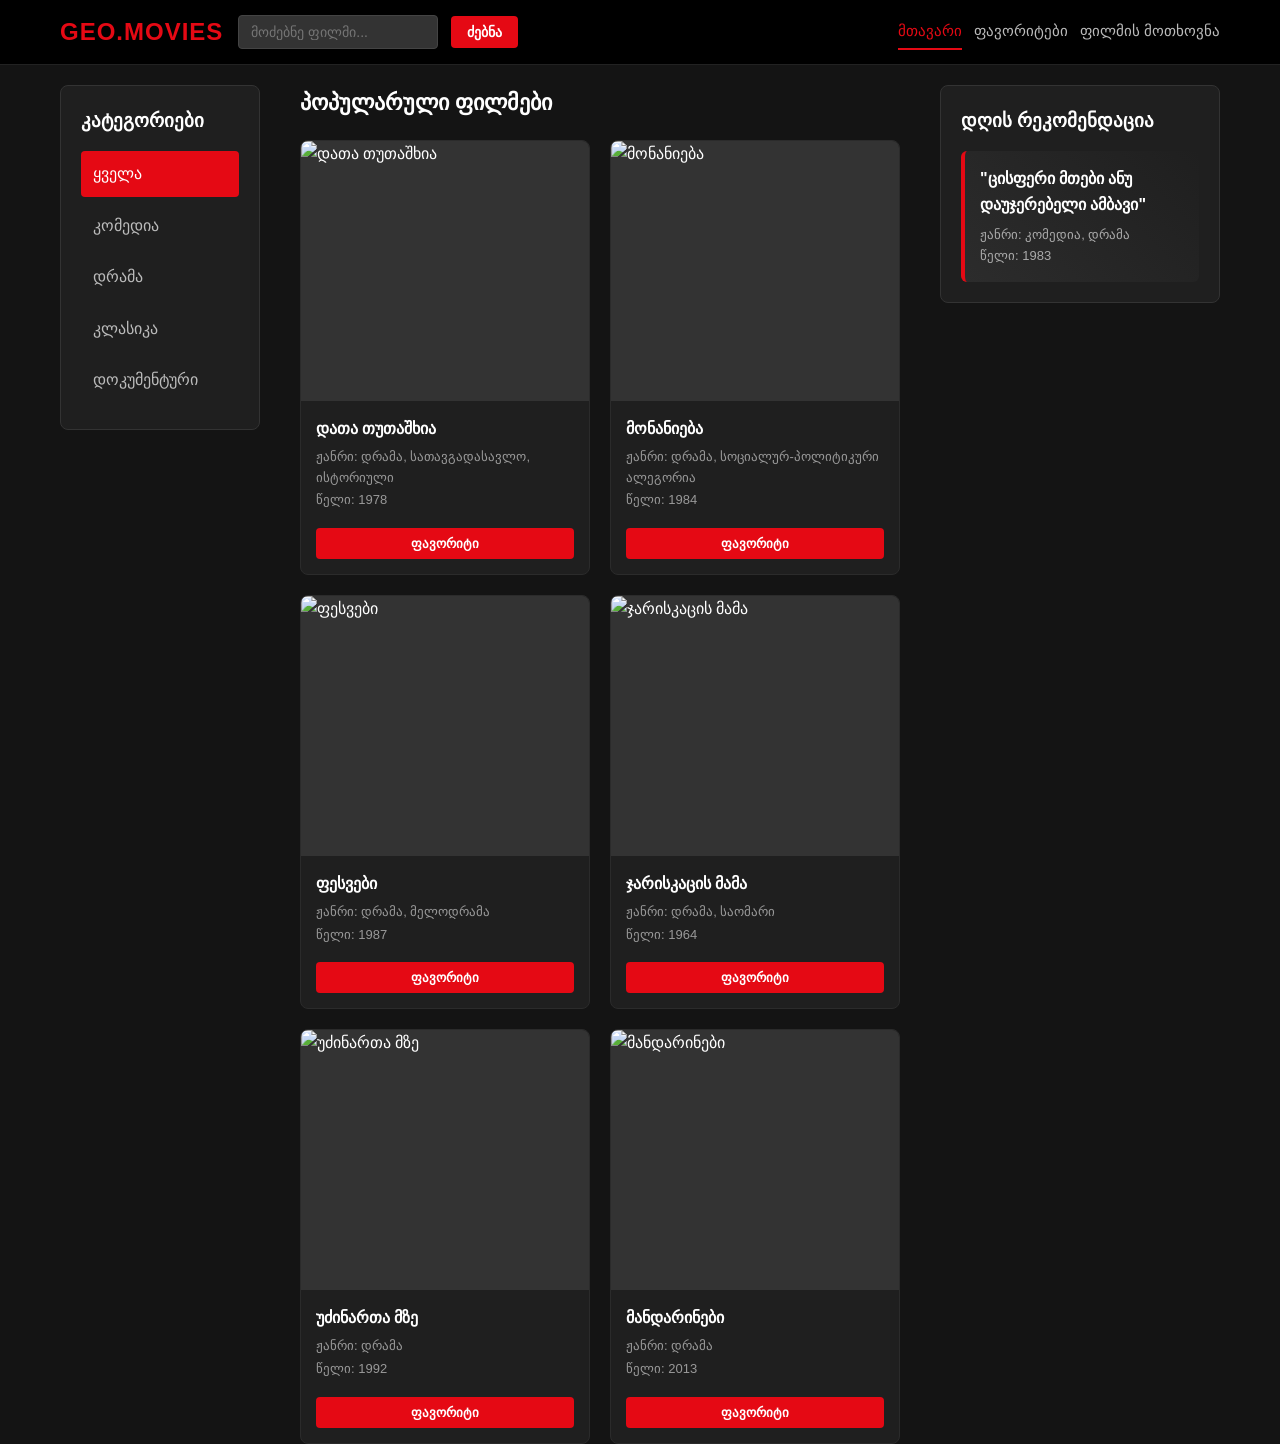
==== index.html @ 0454f54a "add flex" ====
<!DOCTYPE html>
<html lang="en">
<head>
    <meta charset="UTF-8">
    <meta name="viewport" content="width=device-width, initial-scale=1.0">
    <title>Geo.Movies ქართული ფილმები</title>
    <link rel="stylesheet" href="./style.css">
</head>
<body>

    <header class="navbar">
        <div class="nav-container">
            <div class="nav-left">
                <div class="logo">Geo.Movies</div>
                <form id="search_form">
                    <input type="text" name="search" class="search-bar" placeholder="მოძებნე ფილმი...">
                    <button type="submit">ძებნა</button>
                </form>
            </div>
            <nav class="nav-right">
                <a href="index.html" class="nav-link active">მთავარი</a>
                <a href="favorites.html" class="nav-link">ფავორიტები</a>
                <a href="request.html" class="nav-link">ფილმის მოთხოვნა</a>
            </nav>
        </div>
    </header>

    <main class="main-container">
        
        <aside class="left-sidebar">
            <div class="card filter-card">
                <h3>კატეგორიები</h3>
                <ul class="genres-list">
                    <li class="active">ყველა</li>
                    <li>კომედია</li>
                    <li>დრამა</li>
                    <li>კლასიკა</li>
                    <li>დოკუმენტური</li>
                </ul>
            </div>
        </aside>

        <section class="feed-section">
            <h2 class="section-title">პოპულარული ფილმები</h2>
            
            <div id="movies-grid" class="movies-grid">
                </div>
        </section>

        <aside class="right-sidebar">
            <div class="card news-card">
                <h3>დღის რეკომენდაცია</h3>
                <div class="featured-movie">
                    <h4>"ცისფერი მთები ანუ დაუჯერებელი ამბავი"</h4>
                    <p>ჟანრი: კომედია, დრამა</p>
                    <p>წელი: 1983</p>
                </div>
            </div>
        </aside>

    </main>

    <script src="script.js"></script>
</body>
</html>
---- style.css ----
* {
    margin: 0;
    padding: 0;
    box-sizing: border-box;
    font-family: 'Segoe UI', Tahoma, Geneva, Verdana, sans-serif;
}

body {
    background-color: #141414; 
    color: #ffffff;
    padding-top: 85px; 
    line-height: 1.6;
}

.card {
    background-color: #1f1f1f;
    border: 1px solid #333;
    border-radius: 8px;
    padding: 20px;
    margin-bottom: 15px;
}


.navbar {
    position: fixed;
    top: 0;
    left: 0;
    width: 100%;
    height: 65px;
    background-color: #000000;
    border-bottom: 1px solid #222;
    display: flex;
    justify-content: center;
    align-items: center;
    z-index: 1000;
}

.nav-container {
    width: 100%;
    max-width: 1200px;
    padding: 0 10px; 
    display: flex;
    justify-content: space-between;
    align-items: center;
}

.nav-left {
    display: flex;
    align-items: center;
    gap: 15px;
}

.logo {
    color: #e50914; 
    font-weight: bold;
    font-size: 20px; 
    letter-spacing: 1px;
    text-transform: uppercase;
}

.search-bar {
    background-color: #333;
    color: white;
    border: 1px solid #444;
    padding: 8px 12px;
    border-radius: 4px;
    outline: none;
    width: 140px; 
    font-size: 14px;
    transition: border-color 0.3s, width 0.3s;
}

.search-bar:focus {
    border-color: #e50914;
    width: 160px; 
}


#search_form button {
    background-color: #e50914; 
    color: white;             
    border: none;             
    padding: 8px 16px;       
    border-radius: 4px;       
    cursor: pointer;          
    font-size: 14px;         
    font-weight: bold;      
    margin-left: 8px;        
    transition: background 0.3s ease; 
}


#search_form button:hover {
    background-color: #b80710; 
}

.nav-right {
    display: flex;
    gap: 12px;
}

.nav-link {
    text-decoration: none;
    color: #bbb;
    font-size: 13px;
    font-weight: 500;
    transition: color 0.3s;
    padding: 5px 0;
}

.nav-link:hover, .nav-link.active {
    color: #e50914;
    border-bottom: 2px solid #e50914;
}


.main-container {
    display: grid;
    grid-template-columns: 1fr;
    max-width: 1200px;
    margin: 0 auto;
    padding: 0 15px;
}


.main-container.single-column {
    max-width: 650px;
}


.left-sidebar, 
.right-sidebar {
    display: none;
}

.section-title {
    margin-bottom: 20px;
    font-size: 22px;
    font-weight: 600;
}


.genres-list {
    list-style: none;
    margin-top: 15px;
}

.genres-list li {
    padding: 10px 12px;
    margin-bottom: 6px;
    cursor: pointer;
    border-radius: 4px;
    color: #bbb;
    transition: all 0.3s;
}

.genres-list li:hover, .genres-list li.active {
    background-color: #e50914;
    color: white;
}


.featured-movie {
    margin-top: 15px;
    background: linear-gradient(45deg, #2c2c2c, #1f1f1f);
    padding: 15px;
    border-radius: 6px;
    border-left: 4px solid #e50914;
}

.featured-movie h4 {
    margin-bottom: 8px;
    color: #fff;
}

.featured-movie p {
    font-size: 13px;
    color: #aaa;
}


.movies-grid {
    display: grid;
    grid-template-columns: repeat(auto-fill, minmax(200px, 1fr));
    gap: 20px;
}

.movie-card {
    background-color: #1f1f1f;
    border-radius: 8px;
    overflow: hidden;
    transition: transform 0.3s, box-shadow 0.3s;
    border: 1px solid #2b2b2b;
    display: flex;
    flex-direction: column;
}

.movie-card:hover {
    transform: translateY(-5px);
    box-shadow: 0 8px 20px rgba(0,0,0,0.5);
}

.movie-poster {
    width: 100%;
    height: 260px;
    object-fit: cover;
    background-color: #333;
}

.movie-info {
    padding: 15px;
    flex-grow: 1;
    display: flex;
    flex-direction: column;
    justify-content: space-between;
    gap: 15px;
}

.movie-info h4 {
    font-size: 16px;
    margin-bottom: 5px;
    color: #fff;
}

.movie-info p {
    font-size: 13px;
    color: #999;
    margin-bottom: 2px;
}


.fav-btn, .clear-btn {
    background-color: #e50914;
    color: white;
    border: none;
    padding: 8px 12px;
    border-radius: 4px;
    cursor: pointer;
    font-weight: 600;
    font-size: 13px;
    transition: background 0.3s;
    width: 100%;
    text-align: center;
}

.fav-btn:hover {
    background-color: #b80710;
}


.form-card h2 {
    margin-bottom: 5px;
}

.form-group {
    margin-bottom: 20px;
    display: flex;
    flex-direction: column;
}

.form-group label {
    margin-bottom: 8px;
    font-size: 14px;
    color: #bbb;
}

.form-input {
    background-color: #333;
    border: 1px solid #444;
    color: white;
    padding: 12px;
    border-radius: 4px;
    outline: none;
    font-size: 15px;
    transition: border-color 0.3s;
}

.form-input:focus {
    border-color: #e50914;
}

.error-msg {
    color: #e50914;
    font-size: 13px;
    margin-top: 6px;
    height: 18px;
    font-weight: 500;
}

.submit-btn {
    background-color: #e50914;
    color: white;
    border: none;
    padding: 14px;
    width: 100%;
    border-radius: 4px;
    font-size: 16px;
    font-weight: bold;
    cursor: pointer;
    transition: background 0.3s;
}

.submit-btn:hover {
    background-color: #b80710;
}

.clear-btn-top {
    background: transparent;
    border: 1px solid #444;
    color: #aaa;
    padding: 8px 16px;
    border-radius: 4px;
    cursor: pointer;
    font-weight: 500;
    transition: all 0.3s;
}

.clear-btn-top:hover {
    background-color: #e50914;
    color: white;
    border-color: #e50914;
}




@media (min-width: 768px) {
    .nav-container {
        padding: 0 20px;
    }
    .logo {
        font-size: 24px;
    }
    .search-bar {
        width: 200px;
    }
    .search-bar:focus {
        width: 250px;
    }
    .nav-link {
        font-size: 15px;
    }
    .main-container {
        padding: 0 20px;
        grid-template-columns: 200px 1fr; 
    }
    
    .left-sidebar {
        display: block;
    }
}



@media (min-width: 1024px) {
    .main-container {
        grid-template-columns: 200px 1fr 280px; 
        align-items: start; 
        grid-column-gap: 40px; 
        grid-row-gap: 25px; 
    }
    
    .right-sidebar {
        display: block;
    }
}
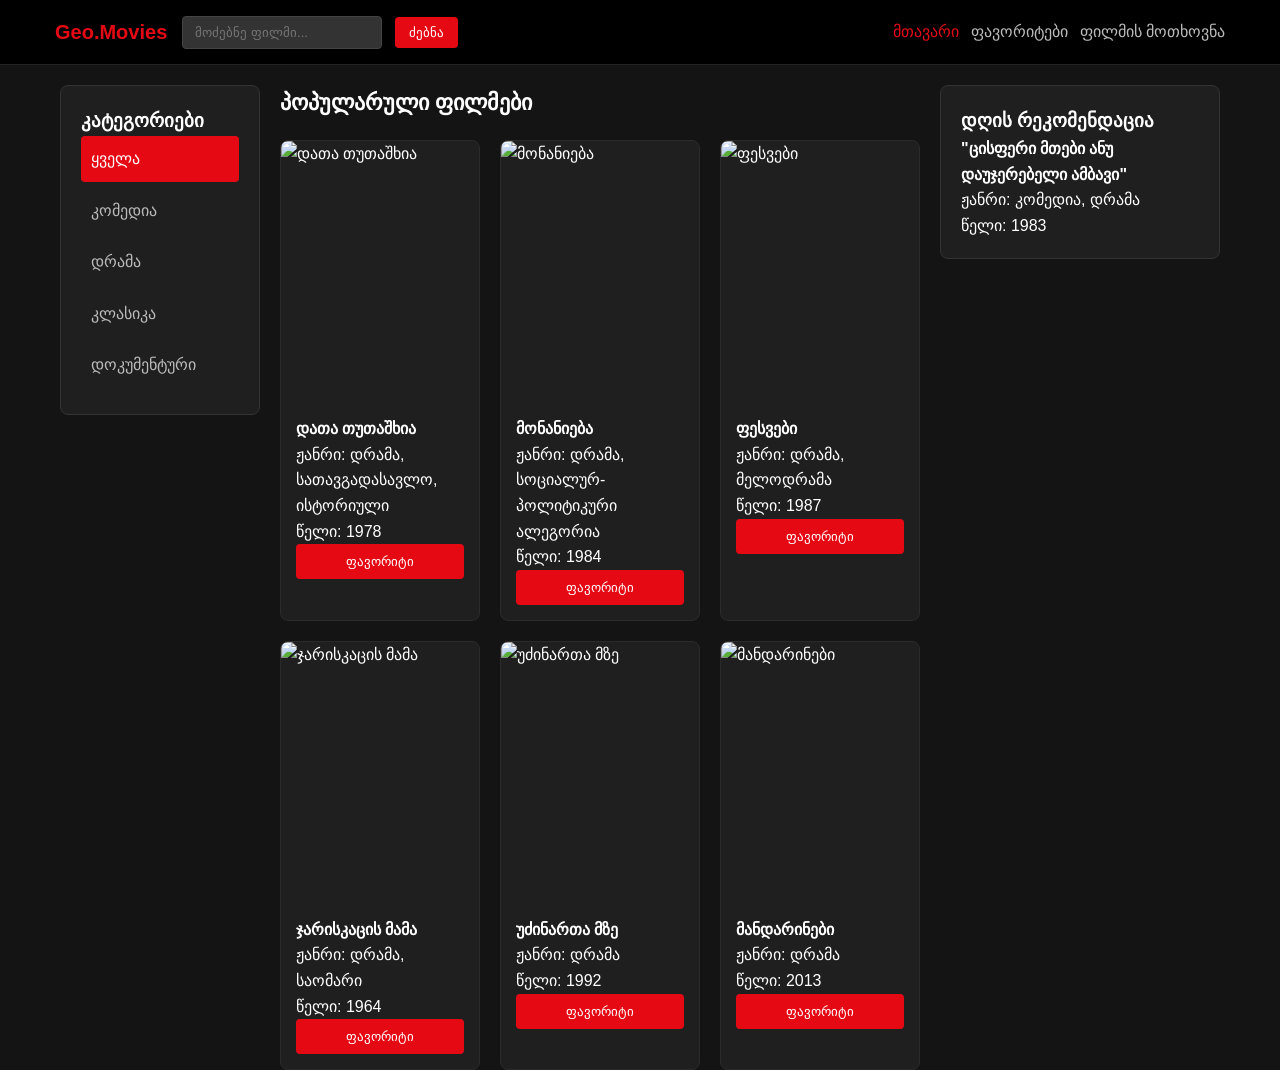
==== commit 9c6bb8b0: "fix layout and pages" ====
--- a/index.html
+++ b/index.html
@@ -1,5 +1,5 @@
 <!DOCTYPE html>
-<html lang="en">
+<html lang="ka">
 <head>
     <meta charset="UTF-8">
     <meta name="viewport" content="width=device-width, initial-scale=1.0">
@@ -12,8 +12,13 @@
         <div class="nav-container">
             <div class="nav-left">
                 <div class="logo">Geo.Movies</div>
-                <form id="search_form">
-                    <input type="text" name="search" class="search-bar" placeholder="მოძებნე ფილმი...">
+                <form id="search_form" role="search">
+                    <input
+                    type="text"
+                    id="search"
+                    name="search"
+                    class="search-bar"
+                    placeholder="მოძებნე ფილმი...">
                     <button type="submit">ძებნა</button>
                 </form>
             </div>
--- a/style.css
+++ b/style.css
@@ -1,4 +1,3 @@
-
 * {
     margin: 0;
     padding: 0;
@@ -7,28 +6,27 @@
 }
 
 body {
-    background-color: #141414; 
+    background-color: #141414;
     color: #ffffff;
-    padding-top: 85px; 
+    padding-top: 85px;
     line-height: 1.6;
 }
 
+/* CARD */
 .card {
     background-color: #1f1f1f;
     border: 1px solid #333;
     border-radius: 8px;
     padding: 20px;
-    margin-bottom: 15px;
-}
-
-
+}
+
+/* NAVBAR */
 .navbar {
     position: fixed;
     top: 0;
-    left: 0;
     width: 100%;
     height: 65px;
-    background-color: #000000;
+    background: #000;
     border-bottom: 1px solid #222;
     display: flex;
     justify-content: center;
@@ -39,10 +37,10 @@
 .nav-container {
     width: 100%;
     max-width: 1200px;
-    padding: 0 10px; 
     display: flex;
     justify-content: space-between;
     align-items: center;
+    padding: 0 15px;
 }
 
 .nav-left {
@@ -52,228 +50,171 @@
 }
 
 .logo {
-    color: #e50914; 
+    color: #e50914;
     font-weight: bold;
-    font-size: 20px; 
-    letter-spacing: 1px;
-    text-transform: uppercase;
-}
-
+    font-size: 20px;
+}
+
+/* SEARCH */
 .search-bar {
-    background-color: #333;
-    color: white;
+    background: #333;
     border: 1px solid #444;
+    color: #fff;
     padding: 8px 12px;
     border-radius: 4px;
-    outline: none;
-    width: 140px; 
-    font-size: 14px;
-    transition: border-color 0.3s, width 0.3s;
+    width: 140px;
+    transition: 0.3s;
 }
 
 .search-bar:focus {
     border-color: #e50914;
-    width: 160px; 
-}
-
+    width: 180px;
+}
 
 #search_form button {
-    background-color: #e50914; 
-    color: white;             
-    border: none;             
-    padding: 8px 16px;       
-    border-radius: 4px;       
-    cursor: pointer;          
-    font-size: 14px;         
-    font-weight: bold;      
-    margin-left: 8px;        
-    transition: background 0.3s ease; 
-}
-
+    background: #e50914;
+    border: none;
+    color: white;
+    padding: 8px 14px;
+    margin-left: 8px;
+    border-radius: 4px;
+    cursor: pointer;
+}
 
 #search_form button:hover {
-    background-color: #b80710; 
-}
-
+    background: #b80710;
+}
+
+/* NAV LINKS */
 .nav-right {
     display: flex;
     gap: 12px;
 }
 
 .nav-link {
+    color: #bbb;
     text-decoration: none;
-    color: #bbb;
-    font-size: 13px;
-    font-weight: 500;
-    transition: color 0.3s;
-    padding: 5px 0;
-}
-
-.nav-link:hover, .nav-link.active {
+    transition: 0.3s;
+}
+
+.nav-link:hover,
+.nav-link.active {
     color: #e50914;
-    border-bottom: 2px solid #e50914;
-}
-
-
+}
+
+/* MAIN LAYOUT */
 .main-container {
-    display: grid;
-    grid-template-columns: 1fr;
     max-width: 1200px;
     margin: 0 auto;
     padding: 0 15px;
-}
-
-
-.main-container.single-column {
-    max-width: 650px;
-}
-
-
-.left-sidebar, 
+
+    display: grid;
+    grid-template-columns: 1fr;
+    gap: 20px;
+}
+
+/* SIDEBARS */
+.left-sidebar,
 .right-sidebar {
     display: none;
 }
 
+/* TITLES */
 .section-title {
+    font-size: 22px;
     margin-bottom: 20px;
-    font-size: 22px;
-    font-weight: 600;
-}
-
-
+}
+
+/* GENRES */
 .genres-list {
     list-style: none;
-    margin-top: 15px;
 }
 
 .genres-list li {
-    padding: 10px 12px;
+    padding: 10px;
     margin-bottom: 6px;
     cursor: pointer;
     border-radius: 4px;
     color: #bbb;
-    transition: all 0.3s;
-}
-
-.genres-list li:hover, .genres-list li.active {
-    background-color: #e50914;
-    color: white;
-}
-
-
-.featured-movie {
-    margin-top: 15px;
-    background: linear-gradient(45deg, #2c2c2c, #1f1f1f);
-    padding: 15px;
-    border-radius: 6px;
-    border-left: 4px solid #e50914;
-}
-
-.featured-movie h4 {
-    margin-bottom: 8px;
-    color: #fff;
-}
-
-.featured-movie p {
-    font-size: 13px;
-    color: #aaa;
-}
-
-
+    transition: 0.3s;
+}
+
+.genres-list li:hover,
+.genres-list li.active {
+    background: #e50914;
+    color: white;
+}
+
+/* GRID */
 .movies-grid {
     display: grid;
     grid-template-columns: repeat(auto-fill, minmax(200px, 1fr));
     gap: 20px;
 }
 
+/* MOVIE CARD */
 .movie-card {
-    background-color: #1f1f1f;
+    background: #1f1f1f;
+    border: 1px solid #2b2b2b;
     border-radius: 8px;
     overflow: hidden;
-    transition: transform 0.3s, box-shadow 0.3s;
-    border: 1px solid #2b2b2b;
     display: flex;
     flex-direction: column;
+    transition: 0.3s;
 }
 
 .movie-card:hover {
     transform: translateY(-5px);
-    box-shadow: 0 8px 20px rgba(0,0,0,0.5);
 }
 
 .movie-poster {
     width: 100%;
     height: 260px;
     object-fit: cover;
-    background-color: #333;
 }
 
 .movie-info {
     padding: 15px;
-    flex-grow: 1;
+}
+
+/* BUTTONS */
+button {
+    cursor: pointer;
+}
+
+.fav-btn,
+.clear-btn,
+.submit-btn,
+.clear-btn-top {
+    background: #e50914;
+    border: none;
+    color: white;
+    padding: 10px;
+    border-radius: 4px;
+    width: 100%;
+    transition: 0.3s;
+}
+
+.fav-btn:hover,
+.clear-btn:hover,
+.submit-btn:hover,
+.clear-btn-top:hover {
+    background: #b80710;
+}
+
+/* FORM */
+.form-group {
     display: flex;
     flex-direction: column;
-    justify-content: space-between;
-    gap: 15px;
-}
-
-.movie-info h4 {
-    font-size: 16px;
-    margin-bottom: 5px;
-    color: #fff;
-}
-
-.movie-info p {
-    font-size: 13px;
-    color: #999;
-    margin-bottom: 2px;
-}
-
-
-.fav-btn, .clear-btn {
-    background-color: #e50914;
-    color: white;
-    border: none;
-    padding: 8px 12px;
-    border-radius: 4px;
-    cursor: pointer;
-    font-weight: 600;
-    font-size: 13px;
-    transition: background 0.3s;
-    width: 100%;
-    text-align: center;
-}
-
-.fav-btn:hover {
-    background-color: #b80710;
-}
-
-
-.form-card h2 {
-    margin-bottom: 5px;
-}
-
-.form-group {
-    margin-bottom: 20px;
-    display: flex;
-    flex-direction: column;
-}
-
-.form-group label {
-    margin-bottom: 8px;
-    font-size: 14px;
-    color: #bbb;
+    margin-bottom: 18px;
 }
 
 .form-input {
-    background-color: #333;
+    background: #333;
     border: 1px solid #444;
     color: white;
     padding: 12px;
     border-radius: 4px;
-    outline: none;
-    font-size: 15px;
-    transition: border-color 0.3s;
 }
 
 .form-input:focus {
@@ -284,84 +225,30 @@
     color: #e50914;
     font-size: 13px;
     margin-top: 6px;
-    height: 18px;
-    font-weight: 500;
-}
-
-.submit-btn {
-    background-color: #e50914;
-    color: white;
-    border: none;
-    padding: 14px;
-    width: 100%;
-    border-radius: 4px;
-    font-size: 16px;
-    font-weight: bold;
-    cursor: pointer;
-    transition: background 0.3s;
-}
-
-.submit-btn:hover {
-    background-color: #b80710;
-}
-
-.clear-btn-top {
-    background: transparent;
-    border: 1px solid #444;
-    color: #aaa;
-    padding: 8px 16px;
-    border-radius: 4px;
-    cursor: pointer;
-    font-weight: 500;
-    transition: all 0.3s;
-}
-
-.clear-btn-top:hover {
-    background-color: #e50914;
-    color: white;
-    border-color: #e50914;
-}
-
-
-
-
+}
+
+/* DESKTOP */
 @media (min-width: 768px) {
-    .nav-container {
+    .main-container {
+        grid-template-columns: 200px 1fr;
         padding: 0 20px;
     }
-    .logo {
-        font-size: 24px;
-    }
+
+    .left-sidebar {
+        display: block;
+    }
+
     .search-bar {
         width: 200px;
     }
-    .search-bar:focus {
-        width: 250px;
-    }
-    .nav-link {
-        font-size: 15px;
-    }
-    .main-container {
-        padding: 0 20px;
-        grid-template-columns: 200px 1fr; 
-    }
-    
-    .left-sidebar {
-        display: block;
-    }
-}
-
-
+}
 
 @media (min-width: 1024px) {
     .main-container {
-        grid-template-columns: 200px 1fr 280px; 
-        align-items: start; 
-        grid-column-gap: 40px; 
-        grid-row-gap: 25px; 
-    }
-    
+        grid-template-columns: 200px 1fr 280px;
+    }
+
     .right-sidebar {
         display: block;
     }
-}
+}
